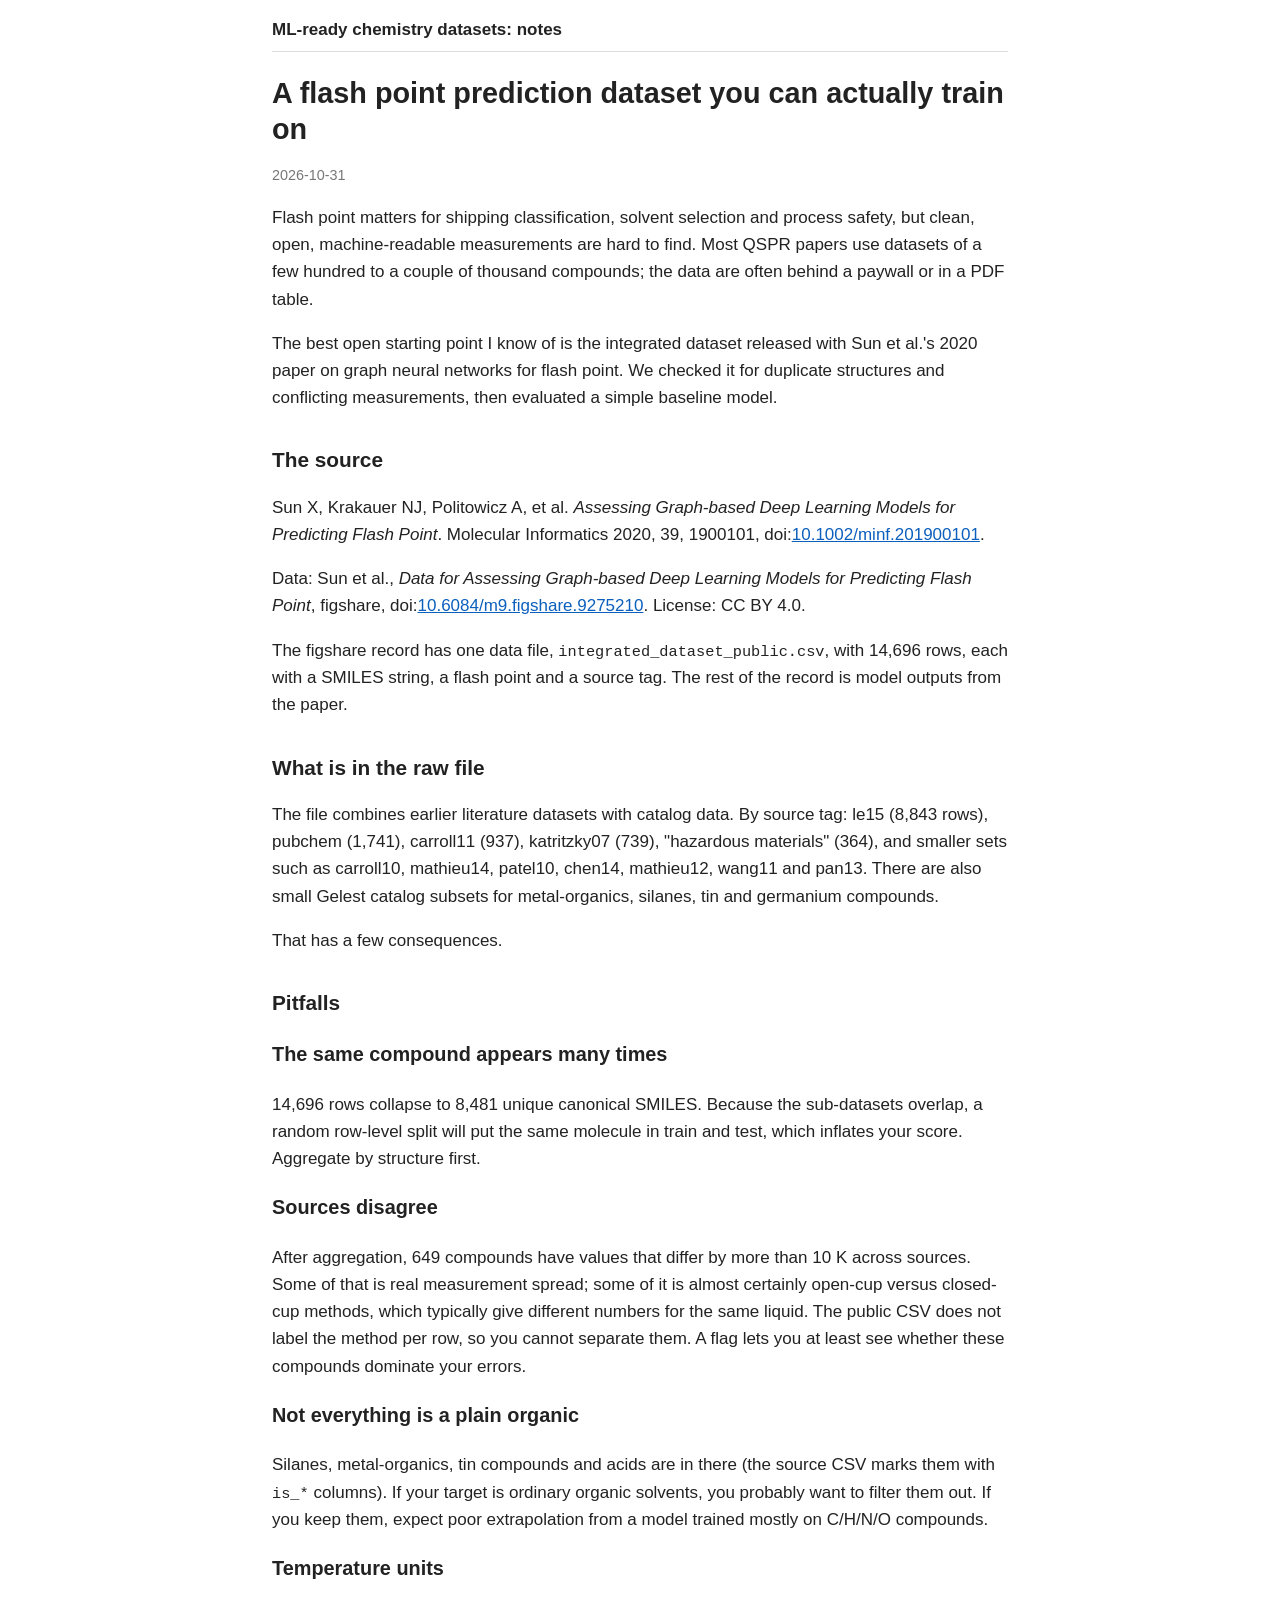
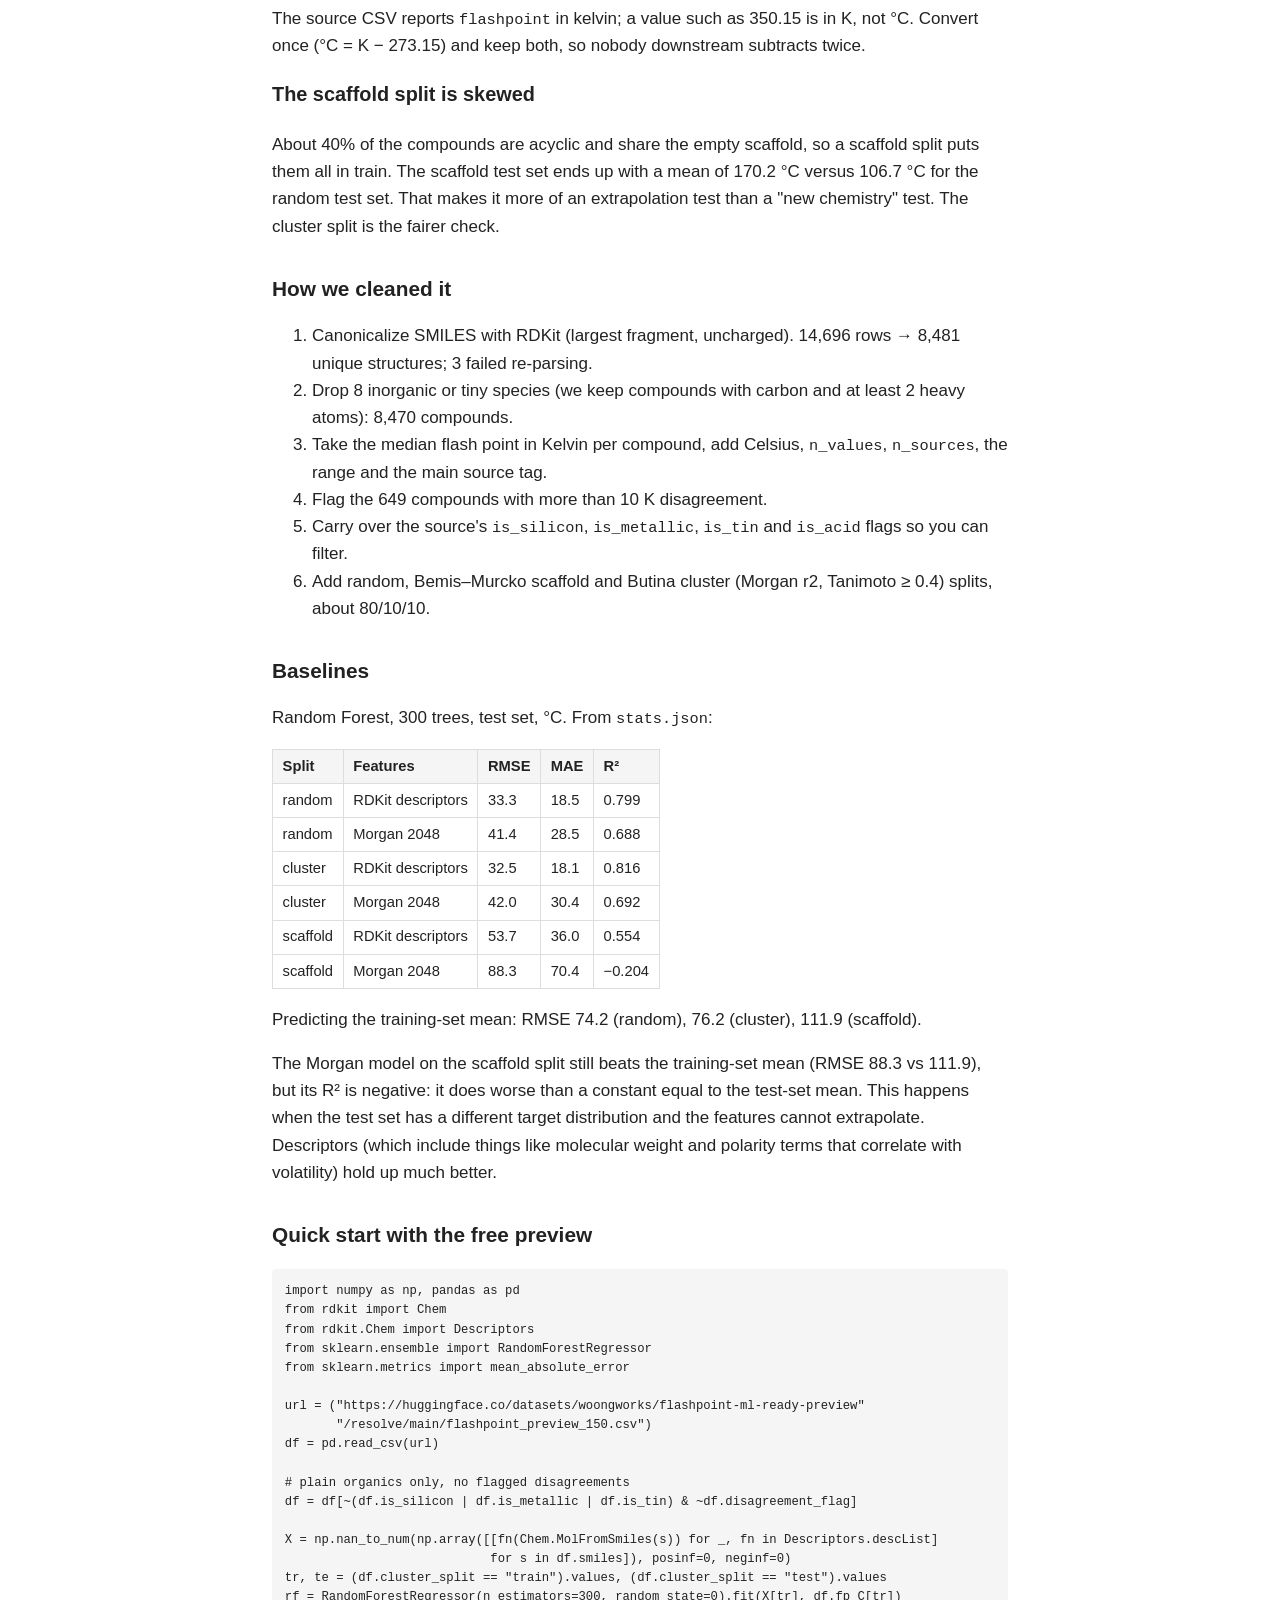
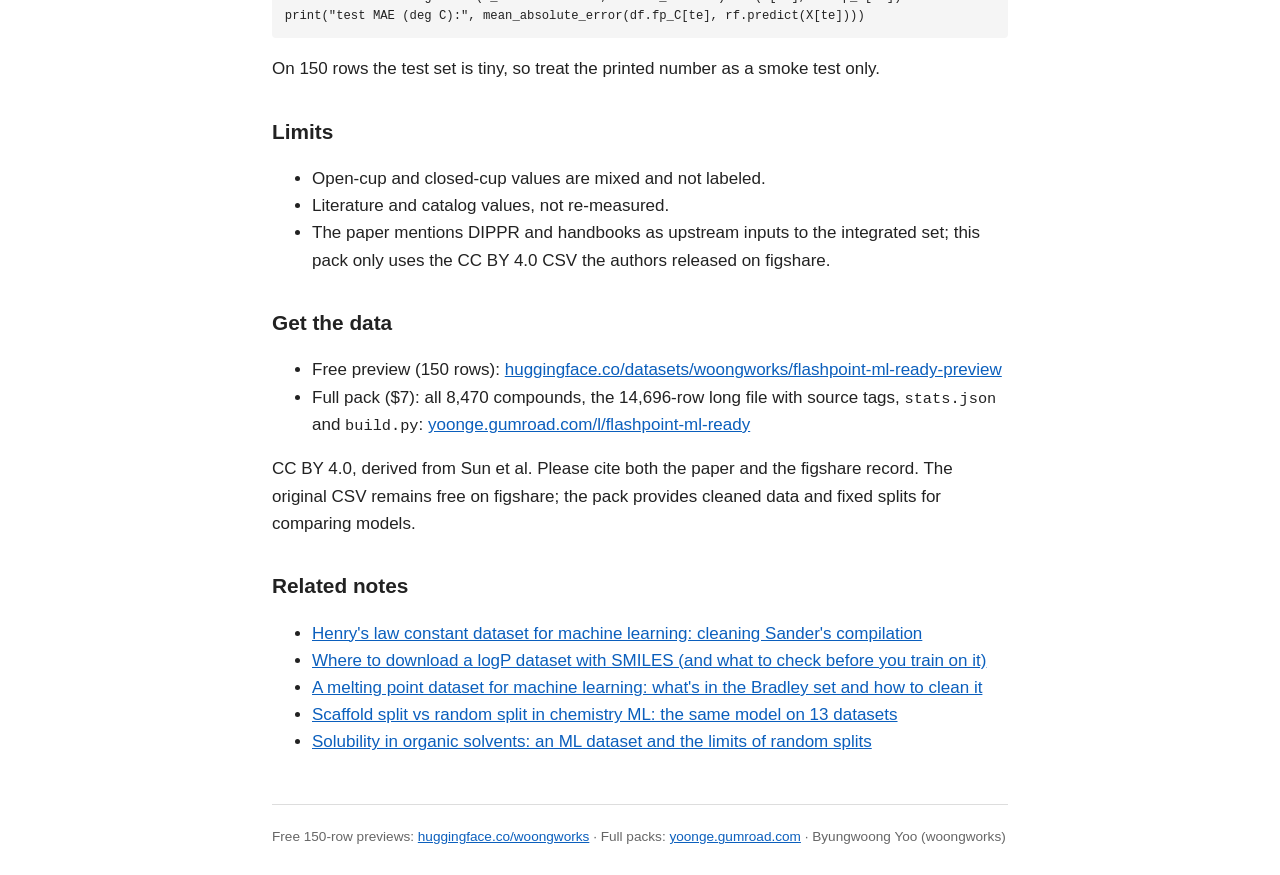
==== flash-point-prediction-dataset/index.html @ d3ce9a43 "Add chemistry ML dataset notes site" ====
<!doctype html>
<html lang="en"><head>
<meta charset="utf-8"><meta name="viewport" content="width=device-width,initial-scale=1">
<title>A flash point prediction dataset you can actually train on</title>
<meta name="description" content="Open experimental flash points for 8,470 organic compounds: where the data comes from, open-cup vs closed-cup noise, silanes and metal-organics, and baseline errors in degrees C.">
<link rel="canonical" href="https://byungwoongyoo.github.io/chem-ml-datasets/flash-point-prediction-dataset/">
<meta property="og:title" content="A flash point prediction dataset you can actually train on"><meta property="og:description" content="Open experimental flash points for 8,470 organic compounds: where the data comes from, open-cup vs closed-cup noise, silanes and metal-organics, and baseline errors in degrees C.">
<meta property="og:type" content="article"><meta property="og:url" content="https://byungwoongyoo.github.io/chem-ml-datasets/flash-point-prediction-dataset/">
<link rel="stylesheet" href="../style.css">
</head><body>
<header><a href="../">ML-ready chemistry datasets: notes</a></header>
<main><article><h1>A flash point prediction dataset you can actually train on</h1><p class=meta>2026-10-31</p><p>Flash point matters for shipping classification, solvent selection and process safety, but clean, open, machine-readable measurements are hard to find. Most QSPR papers use datasets of a few hundred to a couple of thousand compounds; the data are often behind a paywall or in a PDF table.</p>
<p>The best open starting point I know of is the integrated dataset released with Sun et al.'s 2020 paper on graph neural networks for flash point. We checked it for duplicate structures and conflicting measurements, then evaluated a simple baseline model.</p>
<h2>The source</h2>
<p>Sun X, Krakauer NJ, Politowicz A, et al. <em>Assessing Graph-based Deep Learning Models for Predicting Flash Point</em>. Molecular Informatics 2020, 39, 1900101, doi:<a href="https://doi.org/10.1002/minf.201900101">10.1002/minf.201900101</a>.</p>
<p>Data: Sun et al., <em>Data for Assessing Graph-based Deep Learning Models for Predicting Flash Point</em>, figshare, doi:<a href="https://doi.org/10.6084/m9.figshare.9275210">10.6084/m9.figshare.9275210</a>. License: CC BY 4.0.</p>
<p>The figshare record has one data file, <code>integrated_dataset_public.csv</code>, with 14,696 rows, each with a SMILES string, a flash point and a source tag. The rest of the record is model outputs from the paper.</p>
<h2>What is in the raw file</h2>
<p>The file combines earlier literature datasets with catalog data. By source tag: le15 (8,843 rows), pubchem (1,741), carroll11 (937), katritzky07 (739), "hazardous materials" (364), and smaller sets such as carroll10, mathieu14, patel10, chen14, mathieu12, wang11 and pan13. There are also small Gelest catalog subsets for metal-organics, silanes, tin and germanium compounds.</p>
<p>That has a few consequences.</p>
<h2>Pitfalls</h2>
<h3>The same compound appears many times</h3>
<p>14,696 rows collapse to 8,481 unique canonical SMILES. Because the sub-datasets overlap, a random row-level split will put the same molecule in train and test, which inflates your score. Aggregate by structure first.</p>
<h3>Sources disagree</h3>
<p>After aggregation, 649 compounds have values that differ by more than 10 K across sources. Some of that is real measurement spread; some of it is almost certainly open-cup versus closed-cup methods, which typically give different numbers for the same liquid. The public CSV does not label the method per row, so you cannot separate them. A flag lets you at least see whether these compounds dominate your errors.</p>
<h3>Not everything is a plain organic</h3>
<p>Silanes, metal-organics, tin compounds and acids are in there (the source CSV marks them with <code>is_*</code> columns). If your target is ordinary organic solvents, you probably want to filter them out. If you keep them, expect poor extrapolation from a model trained mostly on C/H/N/O compounds.</p>
<h3>Temperature units</h3>
<p>The source CSV reports <code>flashpoint</code> in kelvin; a value such as 350.15 is in K, not °C. Convert once (°C = K − 273.15) and keep both, so nobody downstream subtracts twice.</p>
<h3>The scaffold split is skewed</h3>
<p>About 40% of the compounds are acyclic and share the empty scaffold, so a scaffold split puts them all in train. The scaffold test set ends up with a mean of 170.2 °C versus 106.7 °C for the random test set. That makes it more of an extrapolation test than a "new chemistry" test. The cluster split is the fairer check.</p>
<h2>How we cleaned it</h2>
<ol>
<li>Canonicalize SMILES with RDKit (largest fragment, uncharged). 14,696 rows → 8,481 unique structures; 3 failed re-parsing.</li>
<li>Drop 8 inorganic or tiny species (we keep compounds with carbon and at least 2 heavy atoms): 8,470 compounds.</li>
<li>Take the median flash point in Kelvin per compound, add Celsius, <code>n_values</code>, <code>n_sources</code>, the range and the main source tag.</li>
<li>Flag the 649 compounds with more than 10 K disagreement.</li>
<li>Carry over the source's <code>is_silicon</code>, <code>is_metallic</code>, <code>is_tin</code> and <code>is_acid</code> flags so you can filter.</li>
<li>Add random, Bemis–Murcko scaffold and Butina cluster (Morgan r2, Tanimoto ≥ 0.4) splits, about 80/10/10.</li>
</ol>
<h2>Baselines</h2>
<p>Random Forest, 300 trees, test set, °C. From <code>stats.json</code>:</p>
<table>
<thead>
<tr>
<th>Split</th>
<th>Features</th>
<th>RMSE</th>
<th>MAE</th>
<th>R²</th>
</tr>
</thead>
<tbody>
<tr>
<td>random</td>
<td>RDKit descriptors</td>
<td>33.3</td>
<td>18.5</td>
<td>0.799</td>
</tr>
<tr>
<td>random</td>
<td>Morgan 2048</td>
<td>41.4</td>
<td>28.5</td>
<td>0.688</td>
</tr>
<tr>
<td>cluster</td>
<td>RDKit descriptors</td>
<td>32.5</td>
<td>18.1</td>
<td>0.816</td>
</tr>
<tr>
<td>cluster</td>
<td>Morgan 2048</td>
<td>42.0</td>
<td>30.4</td>
<td>0.692</td>
</tr>
<tr>
<td>scaffold</td>
<td>RDKit descriptors</td>
<td>53.7</td>
<td>36.0</td>
<td>0.554</td>
</tr>
<tr>
<td>scaffold</td>
<td>Morgan 2048</td>
<td>88.3</td>
<td>70.4</td>
<td>−0.204</td>
</tr>
</tbody>
</table>
<p>Predicting the training-set mean: RMSE 74.2 (random), 76.2 (cluster), 111.9 (scaffold).</p>
<p>The Morgan model on the scaffold split still beats the training-set mean (RMSE 88.3 vs 111.9), but its R² is negative: it does worse than a constant equal to the test-set mean. This happens when the test set has a different target distribution and the features cannot extrapolate. Descriptors (which include things like molecular weight and polarity terms that correlate with volatility) hold up much better.</p>
<h2>Quick start with the free preview</h2>
<pre><code class="language-python">import numpy as np, pandas as pd
from rdkit import Chem
from rdkit.Chem import Descriptors
from sklearn.ensemble import RandomForestRegressor
from sklearn.metrics import mean_absolute_error

url = (&quot;https://huggingface.co/datasets/woongworks/flashpoint-ml-ready-preview&quot;
       &quot;/resolve/main/flashpoint_preview_150.csv&quot;)
df = pd.read_csv(url)

# plain organics only, no flagged disagreements
df = df[~(df.is_silicon | df.is_metallic | df.is_tin) &amp; ~df.disagreement_flag]

X = np.nan_to_num(np.array([[fn(Chem.MolFromSmiles(s)) for _, fn in Descriptors.descList]
                            for s in df.smiles]), posinf=0, neginf=0)
tr, te = (df.cluster_split == &quot;train&quot;).values, (df.cluster_split == &quot;test&quot;).values
rf = RandomForestRegressor(n_estimators=300, random_state=0).fit(X[tr], df.fp_C[tr])
print(&quot;test MAE (deg C):&quot;, mean_absolute_error(df.fp_C[te], rf.predict(X[te])))
</code></pre>
<p>On 150 rows the test set is tiny, so treat the printed number as a smoke test only.</p>
<h2>Limits</h2>
<ul>
<li>Open-cup and closed-cup values are mixed and not labeled.</li>
<li>Literature and catalog values, not re-measured.</li>
<li>The paper mentions DIPPR and handbooks as upstream inputs to the integrated set; this pack only uses the CC BY 4.0 CSV the authors released on figshare.</li>
</ul>
<h2>Get the data</h2>
<ul>
<li>Free preview (150 rows): <a href="https://huggingface.co/datasets/woongworks/flashpoint-ml-ready-preview">huggingface.co/datasets/woongworks/flashpoint-ml-ready-preview</a></li>
<li>Full pack ($7): all 8,470 compounds, the 14,696-row long file with source tags, <code>stats.json</code> and <code>build.py</code>: <a href="https://yoonge.gumroad.com/l/flashpoint-ml-ready?utm_source=blog&amp;utm_medium=seo&amp;utm_campaign=flash-point-dataset">yoonge.gumroad.com/l/flashpoint-ml-ready</a></li>
</ul>
<p>CC BY 4.0, derived from Sun et al. Please cite both the paper and the figshare record. The original CSV remains free on figshare; the pack provides cleaned data and fixed splits for comparing models.</p><h2>Related notes</h2><ul><li><a href="../henrys-law-constant-dataset-machine-learning/">Henry&#x27;s law constant dataset for machine learning: cleaning Sander&#x27;s compilation</a></li><li><a href="../logp-dataset-smiles-download/">Where to download a logP dataset with SMILES (and what to check before you train on it)</a></li><li><a href="../melting-point-dataset-for-machine-learning/">A melting point dataset for machine learning: what&#x27;s in the Bradley set and how to clean it</a></li><li><a href="../scaffold-split-vs-random-split-chemistry/">Scaffold split vs random split in chemistry ML: the same model on 13 datasets</a></li><li><a href="../solubility-in-organic-solvents-dataset/">Solubility in organic solvents: an ML dataset and the limits of random splits</a></li></ul></article></main>
<footer><p>Free 150-row previews: <a href="https://huggingface.co/woongworks">huggingface.co/woongworks</a> ·
Full packs: <a href="https://yoonge.gumroad.com/?utm_source=blog&amp;utm_medium=seo&amp;utm_campaign=footer">yoonge.gumroad.com</a> ·
Byungwoong Yoo (woongworks)</p></footer>
</body></html>
---- style.css ----
body{max-width:46rem;margin:0 auto;padding:1rem 1.2rem;font:17px/1.6 -apple-system,Segoe UI,Roboto,Helvetica,Arial,sans-serif;color:#222}
header a{font-weight:600;color:#222;text-decoration:none}
header{border-bottom:1px solid #ddd;padding-bottom:.5rem;margin-bottom:1.5rem}
h1{line-height:1.25;font-size:1.8rem}h2{margin-top:2rem;font-size:1.3rem}
a{color:#0b5fbd}.meta{color:#777;font-size:.9rem;margin-top:-.5rem}
pre{background:#f5f5f5;padding:.8rem;overflow-x:auto;border-radius:4px;font-size:.85rem;line-height:1.4}
code{font-size:.9em}table{border-collapse:collapse;margin:1rem 0;font-size:.92rem}
th,td{border:1px solid #ddd;padding:.3rem .6rem;text-align:left}th{background:#f5f5f5}
ul.posts li{margin-bottom:1rem}footer{border-top:1px solid #ddd;margin-top:3rem;padding-top:.5rem;color:#666;font-size:.85rem}
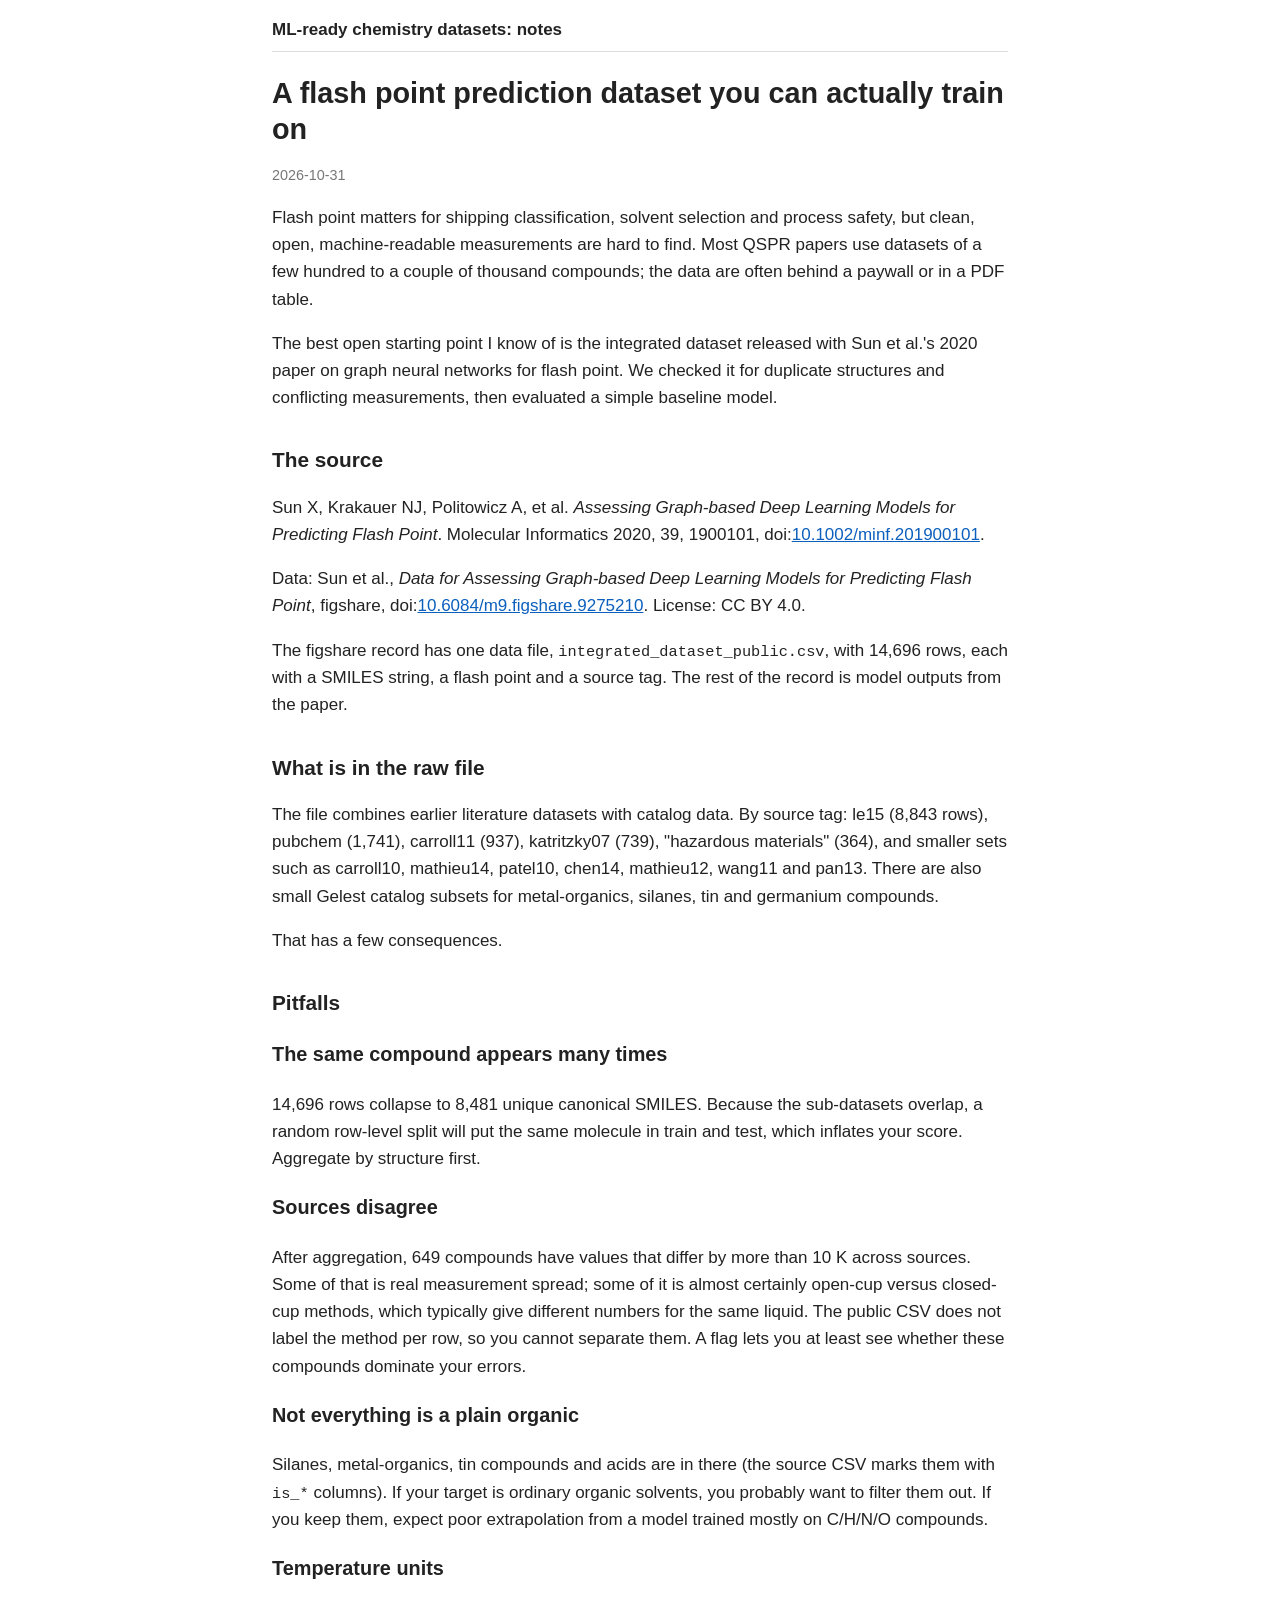
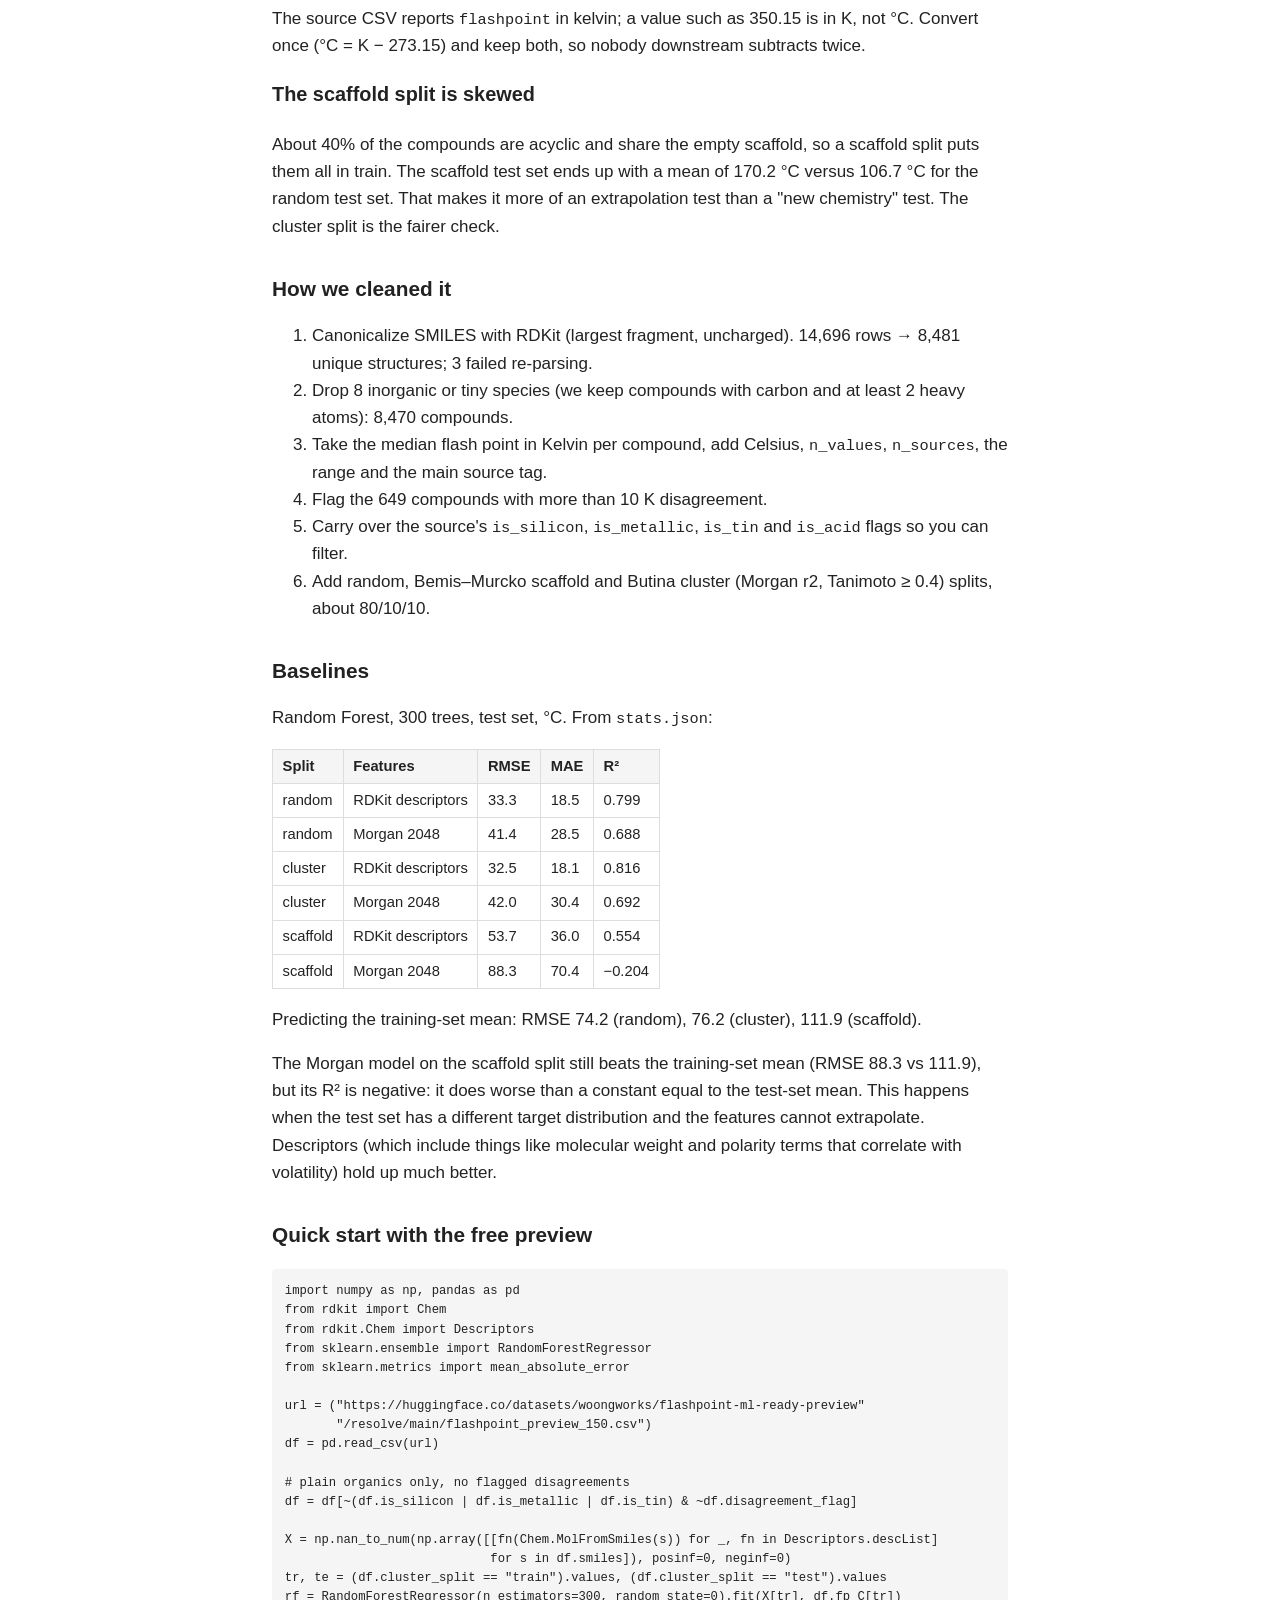
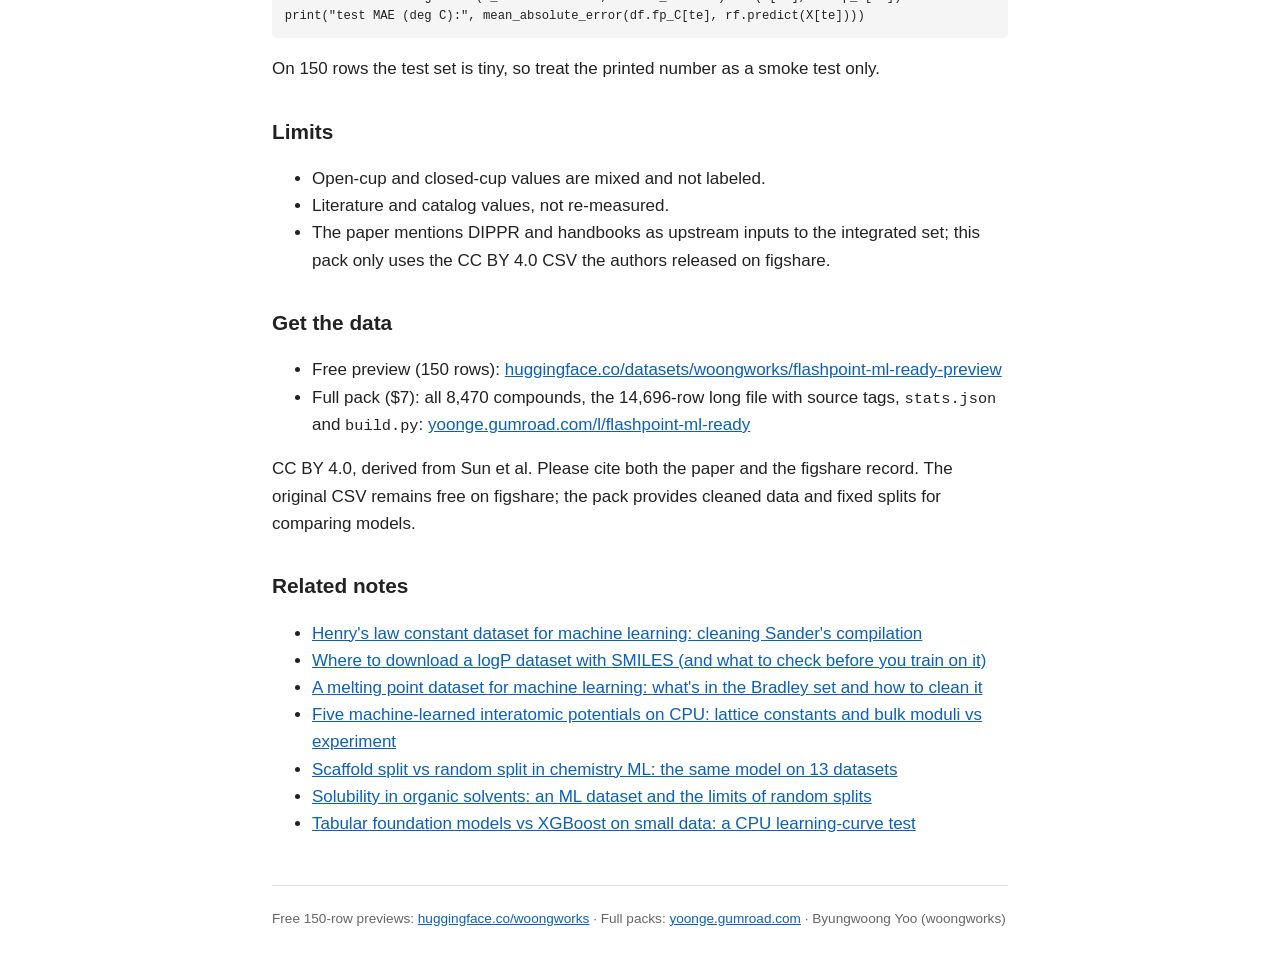
==== commit 0d7fb807: "Add tabular FM and MLIP benchmark posts" ====
--- a/flash-point-prediction-dataset/index.html
+++ b/flash-point-prediction-dataset/index.html
@@ -129,7 +129,7 @@
 <li>Free preview (150 rows): <a href="https://huggingface.co/datasets/woongworks/flashpoint-ml-ready-preview">huggingface.co/datasets/woongworks/flashpoint-ml-ready-preview</a></li>
 <li>Full pack ($7): all 8,470 compounds, the 14,696-row long file with source tags, <code>stats.json</code> and <code>build.py</code>: <a href="https://yoonge.gumroad.com/l/flashpoint-ml-ready?utm_source=blog&amp;utm_medium=seo&amp;utm_campaign=flash-point-dataset">yoonge.gumroad.com/l/flashpoint-ml-ready</a></li>
 </ul>
-<p>CC BY 4.0, derived from Sun et al. Please cite both the paper and the figshare record. The original CSV remains free on figshare; the pack provides cleaned data and fixed splits for comparing models.</p><h2>Related notes</h2><ul><li><a href="../henrys-law-constant-dataset-machine-learning/">Henry&#x27;s law constant dataset for machine learning: cleaning Sander&#x27;s compilation</a></li><li><a href="../logp-dataset-smiles-download/">Where to download a logP dataset with SMILES (and what to check before you train on it)</a></li><li><a href="../melting-point-dataset-for-machine-learning/">A melting point dataset for machine learning: what&#x27;s in the Bradley set and how to clean it</a></li><li><a href="../scaffold-split-vs-random-split-chemistry/">Scaffold split vs random split in chemistry ML: the same model on 13 datasets</a></li><li><a href="../solubility-in-organic-solvents-dataset/">Solubility in organic solvents: an ML dataset and the limits of random splits</a></li></ul></article></main>
+<p>CC BY 4.0, derived from Sun et al. Please cite both the paper and the figshare record. The original CSV remains free on figshare; the pack provides cleaned data and fixed splits for comparing models.</p><h2>Related notes</h2><ul><li><a href="../henrys-law-constant-dataset-machine-learning/">Henry&#x27;s law constant dataset for machine learning: cleaning Sander&#x27;s compilation</a></li><li><a href="../logp-dataset-smiles-download/">Where to download a logP dataset with SMILES (and what to check before you train on it)</a></li><li><a href="../melting-point-dataset-for-machine-learning/">A melting point dataset for machine learning: what&#x27;s in the Bradley set and how to clean it</a></li><li><a href="../mlip-benchmark-cpu-lattice-constant-bulk-modulus/">Five machine-learned interatomic potentials on CPU: lattice constants and bulk moduli vs experiment</a></li><li><a href="../scaffold-split-vs-random-split-chemistry/">Scaffold split vs random split in chemistry ML: the same model on 13 datasets</a></li><li><a href="../solubility-in-organic-solvents-dataset/">Solubility in organic solvents: an ML dataset and the limits of random splits</a></li><li><a href="../tabular-foundation-models-vs-xgboost-small-data/">Tabular foundation models vs XGBoost on small data: a CPU learning-curve test</a></li></ul></article></main>
 <footer><p>Free 150-row previews: <a href="https://huggingface.co/woongworks">huggingface.co/woongworks</a> ·
 Full packs: <a href="https://yoonge.gumroad.com/?utm_source=blog&amp;utm_medium=seo&amp;utm_campaign=footer">yoonge.gumroad.com</a> ·
 Byungwoong Yoo (woongworks)</p></footer>
--- a/style.css
+++ b/style.css
@@ -7,3 +7,4 @@
 code{font-size:.9em}table{border-collapse:collapse;margin:1rem 0;font-size:.92rem}
 th,td{border:1px solid #ddd;padding:.3rem .6rem;text-align:left}th{background:#f5f5f5}
 ul.posts li{margin-bottom:1rem}footer{border-top:1px solid #ddd;margin-top:3rem;padding-top:.5rem;color:#666;font-size:.85rem}
+img{max-width:100%;height:auto}
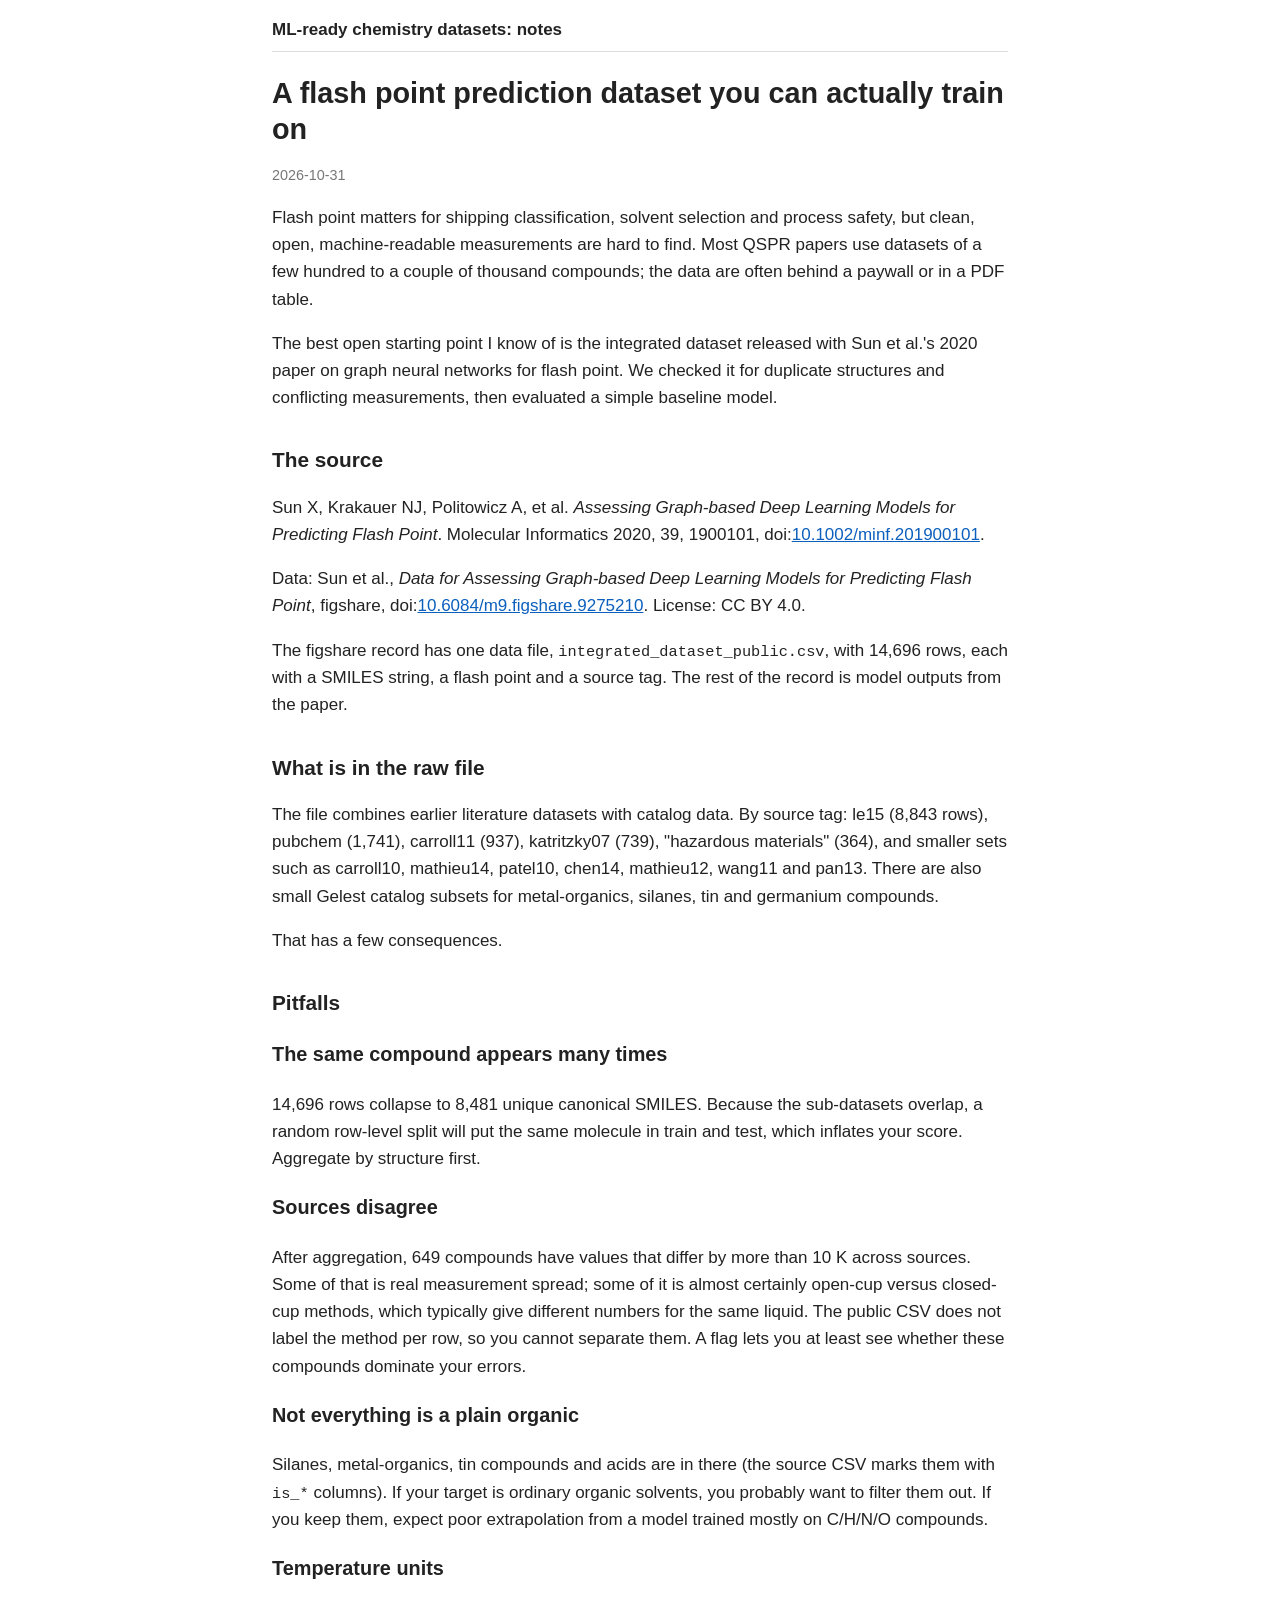
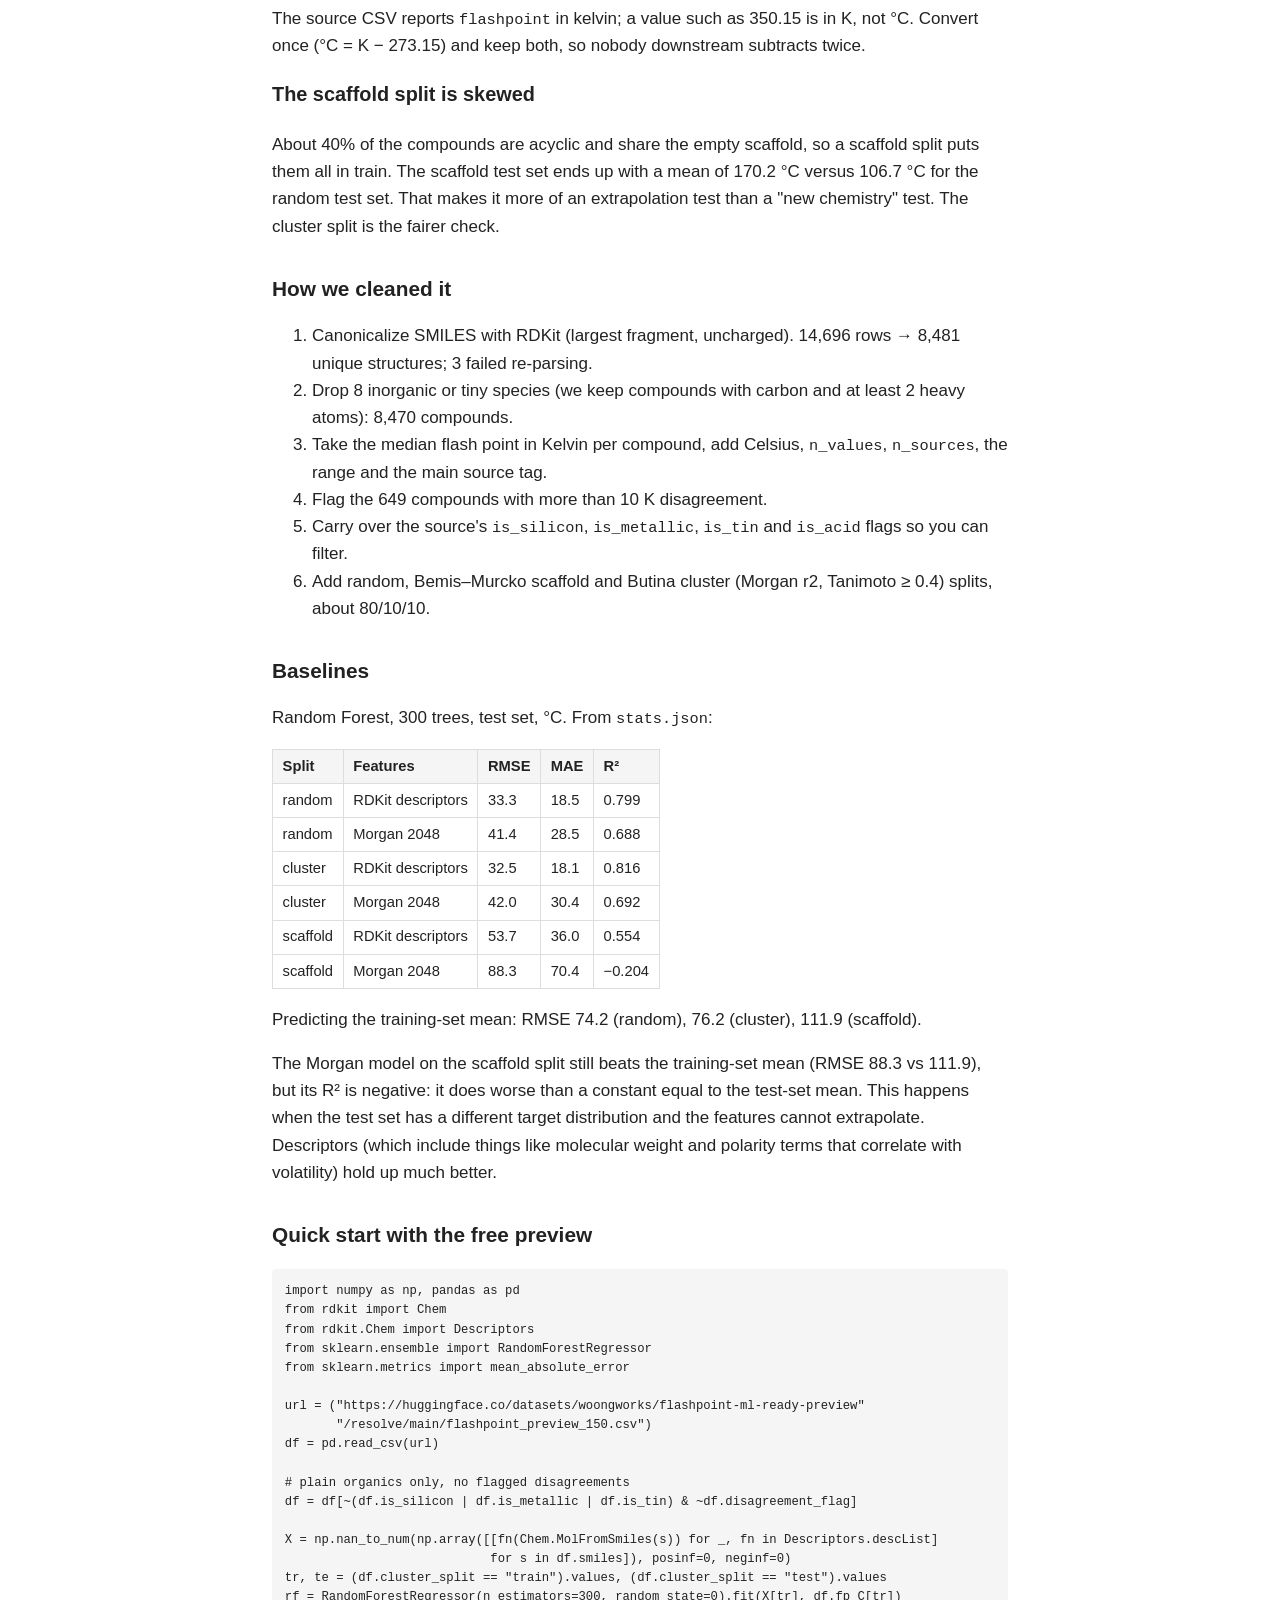
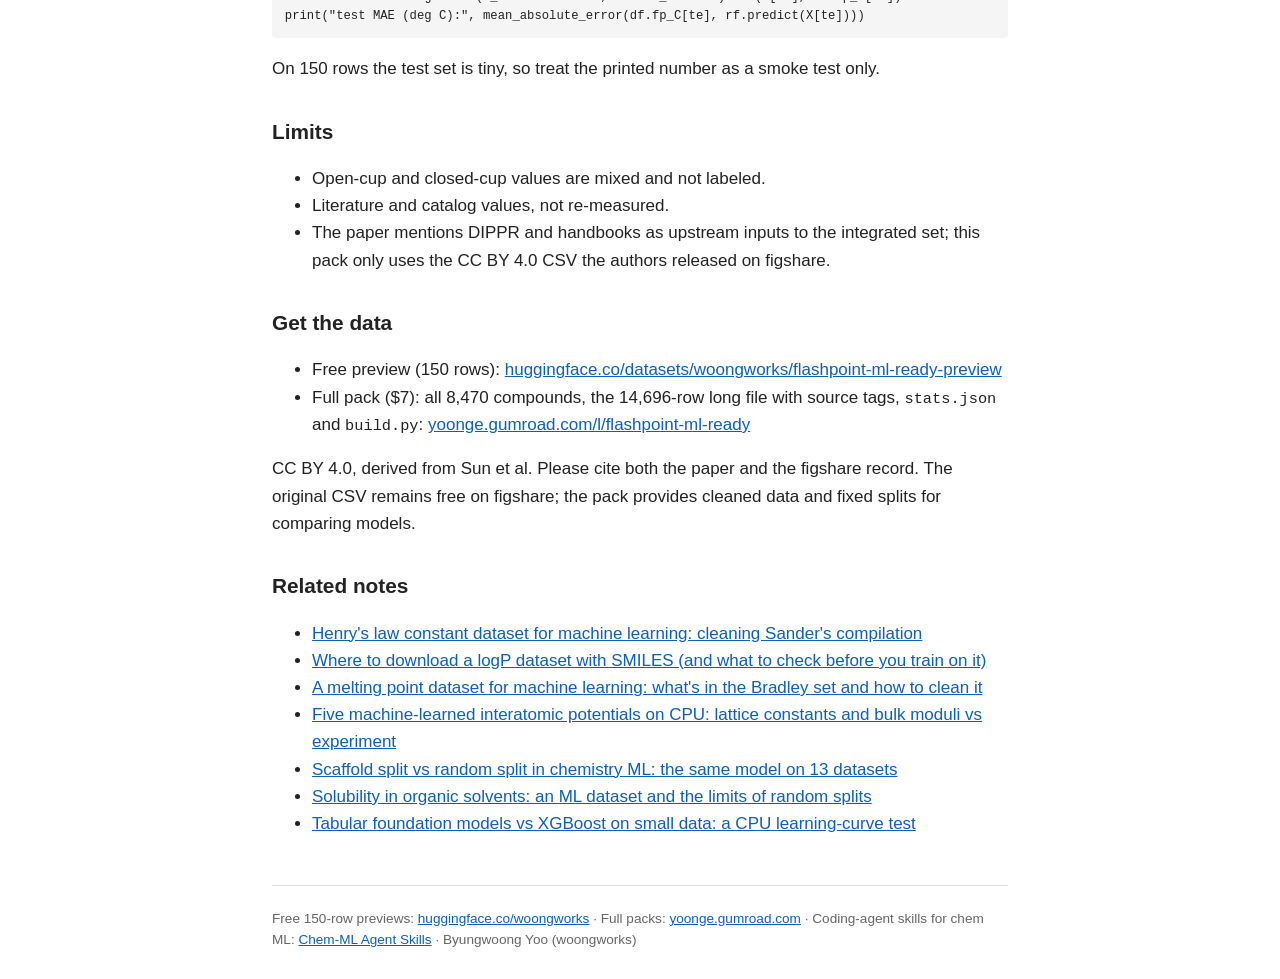
==== commit 6dd67107: "Footer: link Chem-ML Agent Skills" ====
--- a/flash-point-prediction-dataset/index.html
+++ b/flash-point-prediction-dataset/index.html
@@ -132,5 +132,6 @@
 <p>CC BY 4.0, derived from Sun et al. Please cite both the paper and the figshare record. The original CSV remains free on figshare; the pack provides cleaned data and fixed splits for comparing models.</p><h2>Related notes</h2><ul><li><a href="../henrys-law-constant-dataset-machine-learning/">Henry&#x27;s law constant dataset for machine learning: cleaning Sander&#x27;s compilation</a></li><li><a href="../logp-dataset-smiles-download/">Where to download a logP dataset with SMILES (and what to check before you train on it)</a></li><li><a href="../melting-point-dataset-for-machine-learning/">A melting point dataset for machine learning: what&#x27;s in the Bradley set and how to clean it</a></li><li><a href="../mlip-benchmark-cpu-lattice-constant-bulk-modulus/">Five machine-learned interatomic potentials on CPU: lattice constants and bulk moduli vs experiment</a></li><li><a href="../scaffold-split-vs-random-split-chemistry/">Scaffold split vs random split in chemistry ML: the same model on 13 datasets</a></li><li><a href="../solubility-in-organic-solvents-dataset/">Solubility in organic solvents: an ML dataset and the limits of random splits</a></li><li><a href="../tabular-foundation-models-vs-xgboost-small-data/">Tabular foundation models vs XGBoost on small data: a CPU learning-curve test</a></li></ul></article></main>
 <footer><p>Free 150-row previews: <a href="https://huggingface.co/woongworks">huggingface.co/woongworks</a> ·
 Full packs: <a href="https://yoonge.gumroad.com/?utm_source=blog&amp;utm_medium=seo&amp;utm_campaign=footer">yoonge.gumroad.com</a> ·
+Coding-agent skills for chem ML: <a href="https://yoonge.gumroad.com/l/chem-ml-agent-skills?utm_source=blog&amp;utm_medium=seo&amp;utm_campaign=footer">Chem-ML Agent Skills</a> ·
 Byungwoong Yoo (woongworks)</p></footer>
 </body></html>
